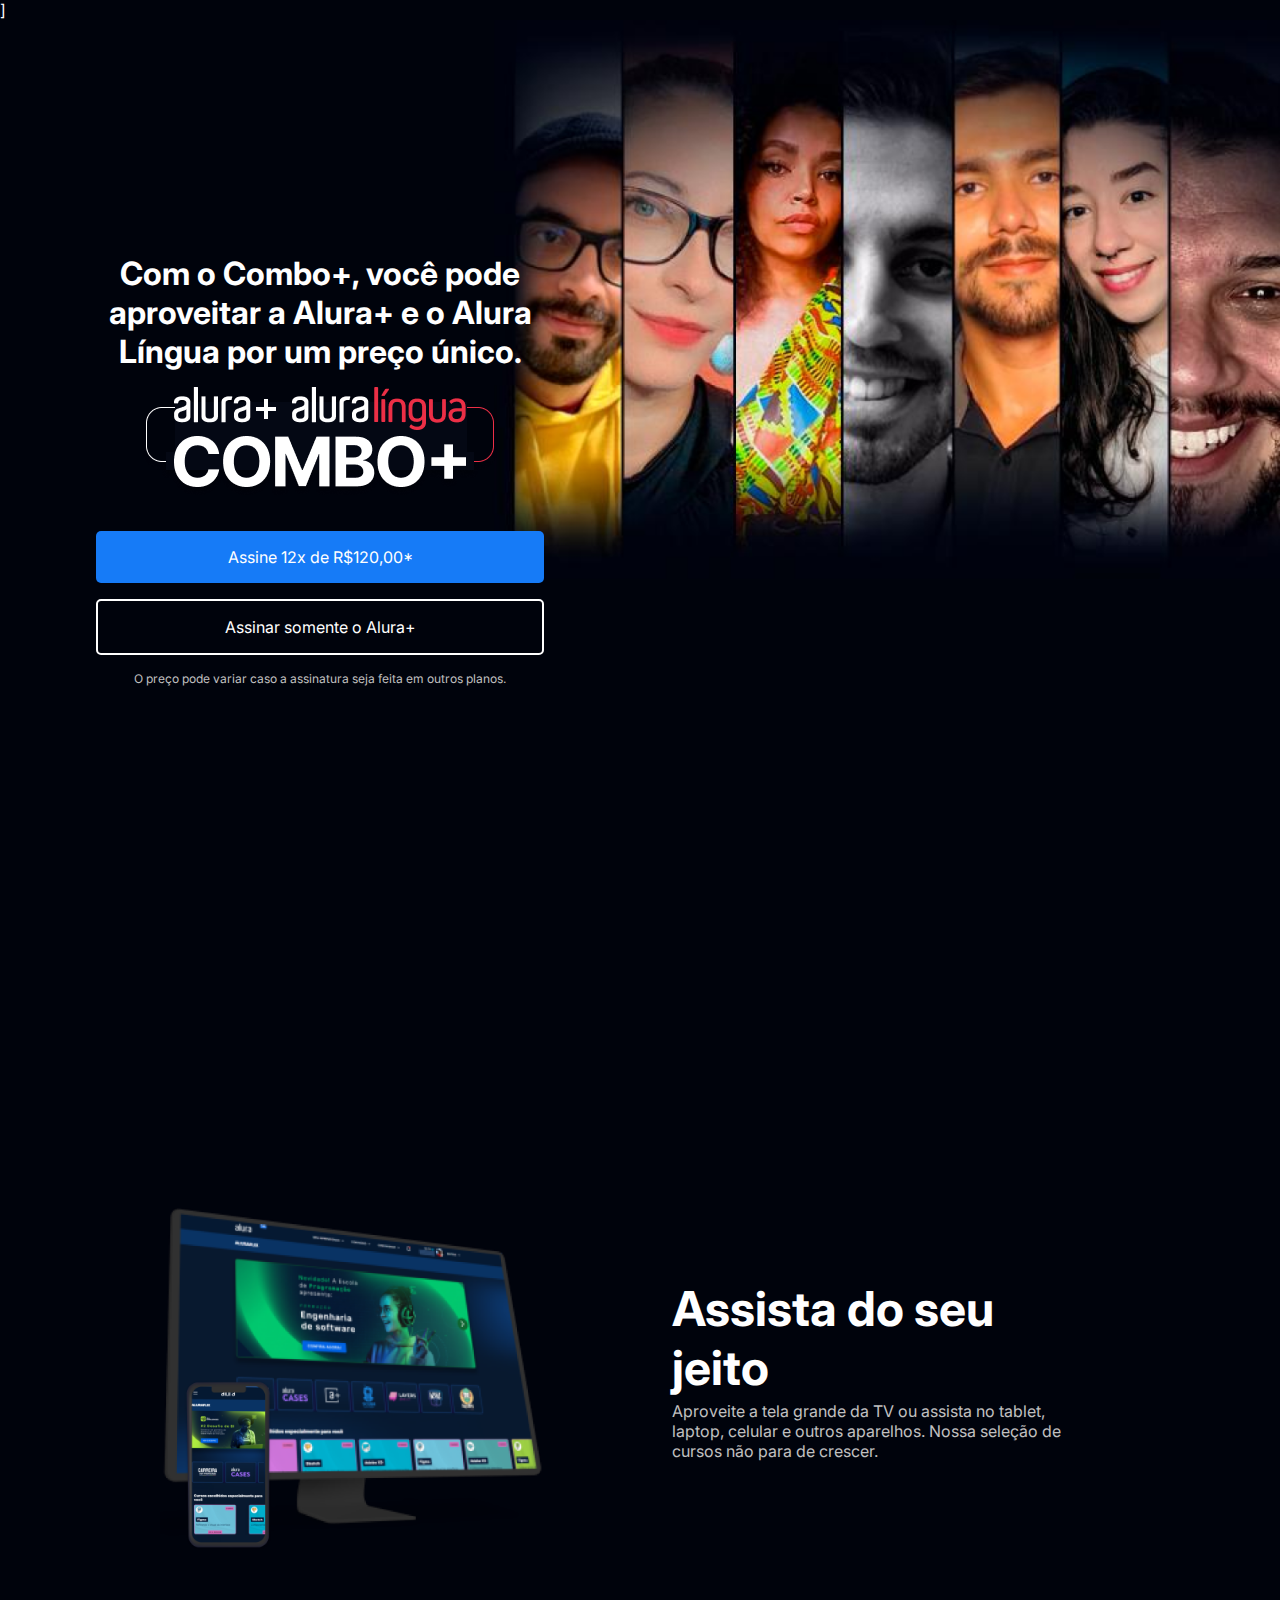
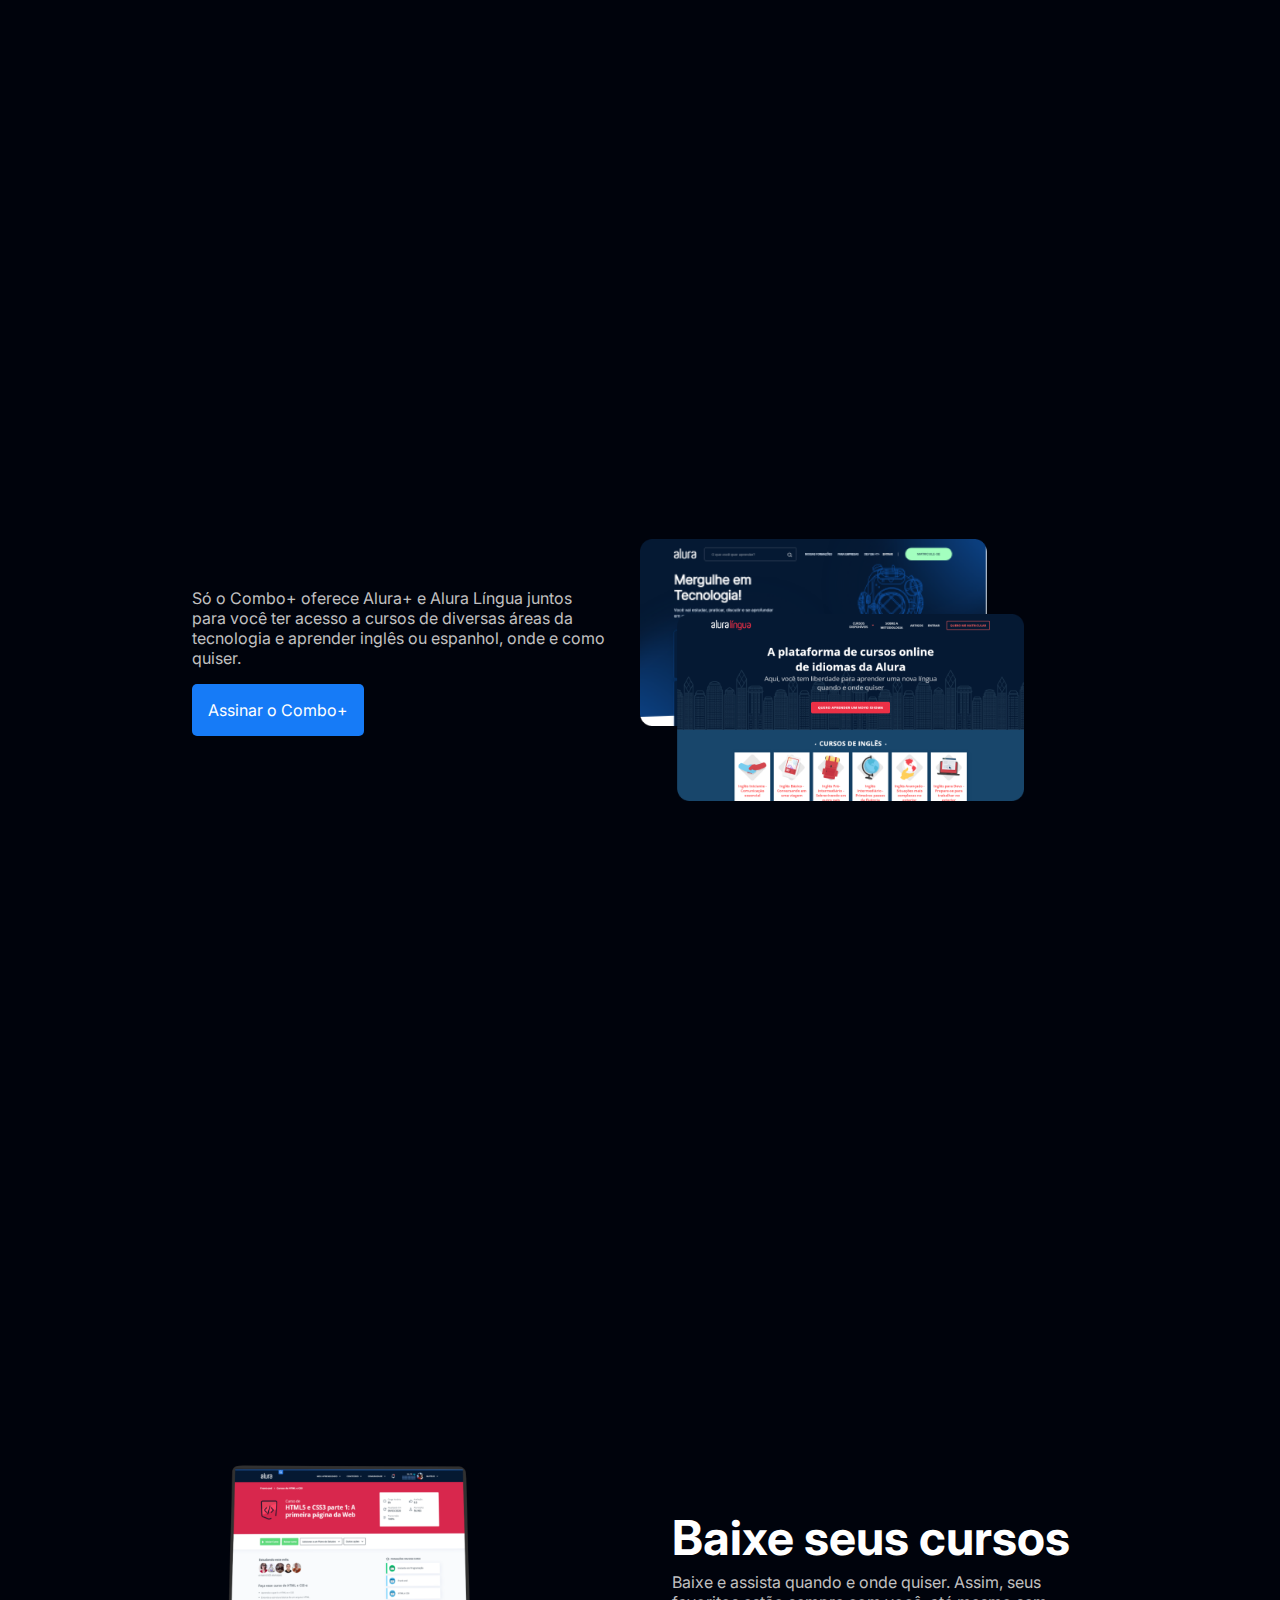
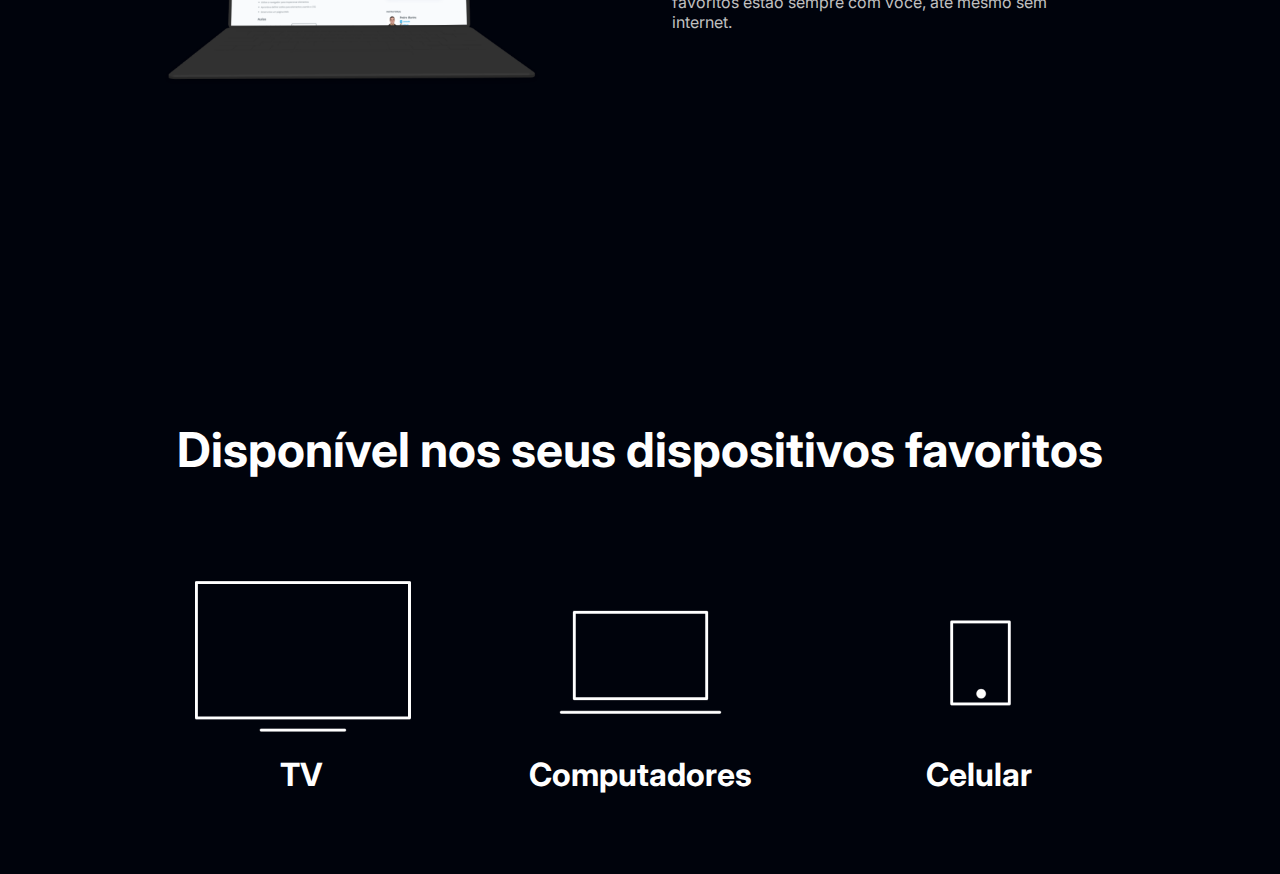
==== projeto-alura-main/index.html @ 96b2550c "Add files via upload" ====
<!DOCTYPE html>
<html>
    <head>
        <title>Alura Plus</title>
        <meta charset="UTF-8">
        <meta name="viewport"content="width=device-width,initial-scale=1">
        <link rel="stylesheet" href="style.css">]
        <link rel="preconnect" href="https://fonts.googleapis.com">
<link rel="preconnect" href="https://fonts.gstatic.com" crossorigin>
<link href="https://fonts.googleapis.com/
css2?family=Inter:wght@700&display=swap" rel="stylesheet">
  </head>
    <body>
        <section class="container principal">
            <div class="container__caixa">
        <h1>Com o Combo+, você pode aproveitar a Alura+ e o Alura Língua por um preço único.</h1>
        <img src="img/Combo.png" alt="O combo+ é a junção do alura+ e o alura língua" class="container__imagem">
        <a href="www.alura.com.br" class="container__botao">Assine 12x de R$120,00*</a>
        <a href="www.alura.com.br" class="container__botao botao_secundario">Assinar somente o Alura+</a>
        <p class="container__aviso">O preço pode variar caso
            a assinatura seja feita em outros planos.</p>
            </div>
        </section>
        <section class="container secundario">
       <img src="img/Plataformas.png" alt="Um monitor e um celularcom o alura plus aberto" class="secundario__imagem">
       <div class="container__descricao">
        <h2 class="descricao__titulo">Assista do seu jeito</h2>
        <p class="descricao__texto">Aproveite a tela grande da TV
            ou assista no tablet, laptop, celular e outros aparelhos.
            Nossa seleção de cursos não para de crescer.</p>
        </section>
        <section class="container secundario">
            <div class="container__descricao">
            <p class="descricao__texto">Só o Combo+ oferece Alura+ e Alura Língua juntos para você ter acesso a cursos de diversas áreas
                da tecnologia e aprender inglês ou espanhol, onde e como quiser.</p>
                <a href="www.alura.com.br" class="container__botao secundario__botao">Assinar o Combo+</a>   
            </div>
            <img src="img/Telas.png" alt="Tela da Alura Plus e da Alura língua»" class="secundario__imagem">   
        </section>
        <section class="container secundario">
            <img src="img/Notebook.png" alt="Um monitor exibindo o
            site da Alura" class="secundario__imagem"> 
            <div class="container__descricao">
            <h2 class="descricao__titulo">Baixe seus cursos</h2> 
            <p class="descricao__texto">Baixe e assista quando e onde quiser.
                Assim, seus favoritos estão sempre com você, até mesmo sem internet.</p>
            </div>    
        </section>
        <section class="dispositivos">
         <h2 class="dispositivos__titulo">Disponível nos
         seus dispositivos favoritos</h2>
         <ul class="dispositivos__lista"> 
         <li>
         <img src="img/tv.png" alt="ícone de televisão">
          <h3 class="lista__item">TV</h3>
         </li> 
            <li>
             <img src="img/computador.png" alt="ícone de computador">
             <h3 class="lista__item">Computadores</h3>
             </li>
             <li>
            <img src="img/celular.png" alt="ícone de celular">
            <h3 class="lista__item">Celular</h3>
            </li>
        </ul>   
        </section>
    </body>
</html>
---- projeto-alura-main/style.css ----
:root  {
    --branco-principal: #FFFFFF;
    --cinza-secundario: #C0C0C0;
    --botao-azul: #167BF7;
    --cor-de-fundo: #00030C;
    --fonte-principal: 'Inter';
}
body {
    background-color: var(--cor-de-fundo);
    color: var(--branco-principal);
    font-family: var(--fonte-principal);
    font-size: 16px;
    font-weight: 400;
}
* {
    margin: 0;
    padding: 0;
}
.principal{
    background-image: url("img/Background.png");
    background-repeat: no-repeat;
    background-size: contain;
    align-items: center;
    text-align: center;
}
.container{
    height: 100vh;
    display:grid;
    grid-template-columns: 50% 50%;
}
.container__botao {
    background-color: var(--botao-azul);
    border-radius: 5px;
    padding: 1em;
    color: var(--branco-principal);
    display: block;
    text-decoration: none;
    margin-bottom: 1em;
  }
  .botao_secundario {
    background-color: transparent;
    border: 2px solid var(--branco-principal);
    padding: 1em;
    color: var(--branco-principal);
    display: block;
    text-decoration: none;
    margin-bottom: 1em;
    }
    .container__aviso {
        font-size: 12px;
        color: var(--cinza-secundario);
    }
    .container__titulo {
        font-size:28px;
        font-weight: 700;
    }
    .container__imagem{
        margin: 1em 0 2em 0;
    }
    .container__caixa{
        margin: 0 6em;
    }
    .secundario__imagem {
        width: 80%;
        }
    .secundario {
            align-items: center;
            margin:0 10em;
            }
    .descricao__titulo {
                font-weight: 700;
                font-size:48px; 
                color:var(--branco-principal);
                margin-bottom: 0.1em;     
            }
    .descricao__texto {
                color: var(--cinza-secundario);
                }   
    .secundario__botao {
                    display: inline-block;
                    margin-top: 1em;
                    } 
    .container__descricao {
                        padding: 2em;
                        }
    .dispositivos__lista {
     display: flex;
     justify-content: center;
     list-style-type:none;
     margin: 5em 0;
     } 
     .dispositivos {
        text-align: center;
        } 
    .dispositivos__titulo {
     font-size: 48px;
     color:var(--branco-principal);
     } 
     .lista__item {
    font-size: 32px;
    color:var(--branco-principal);
        }
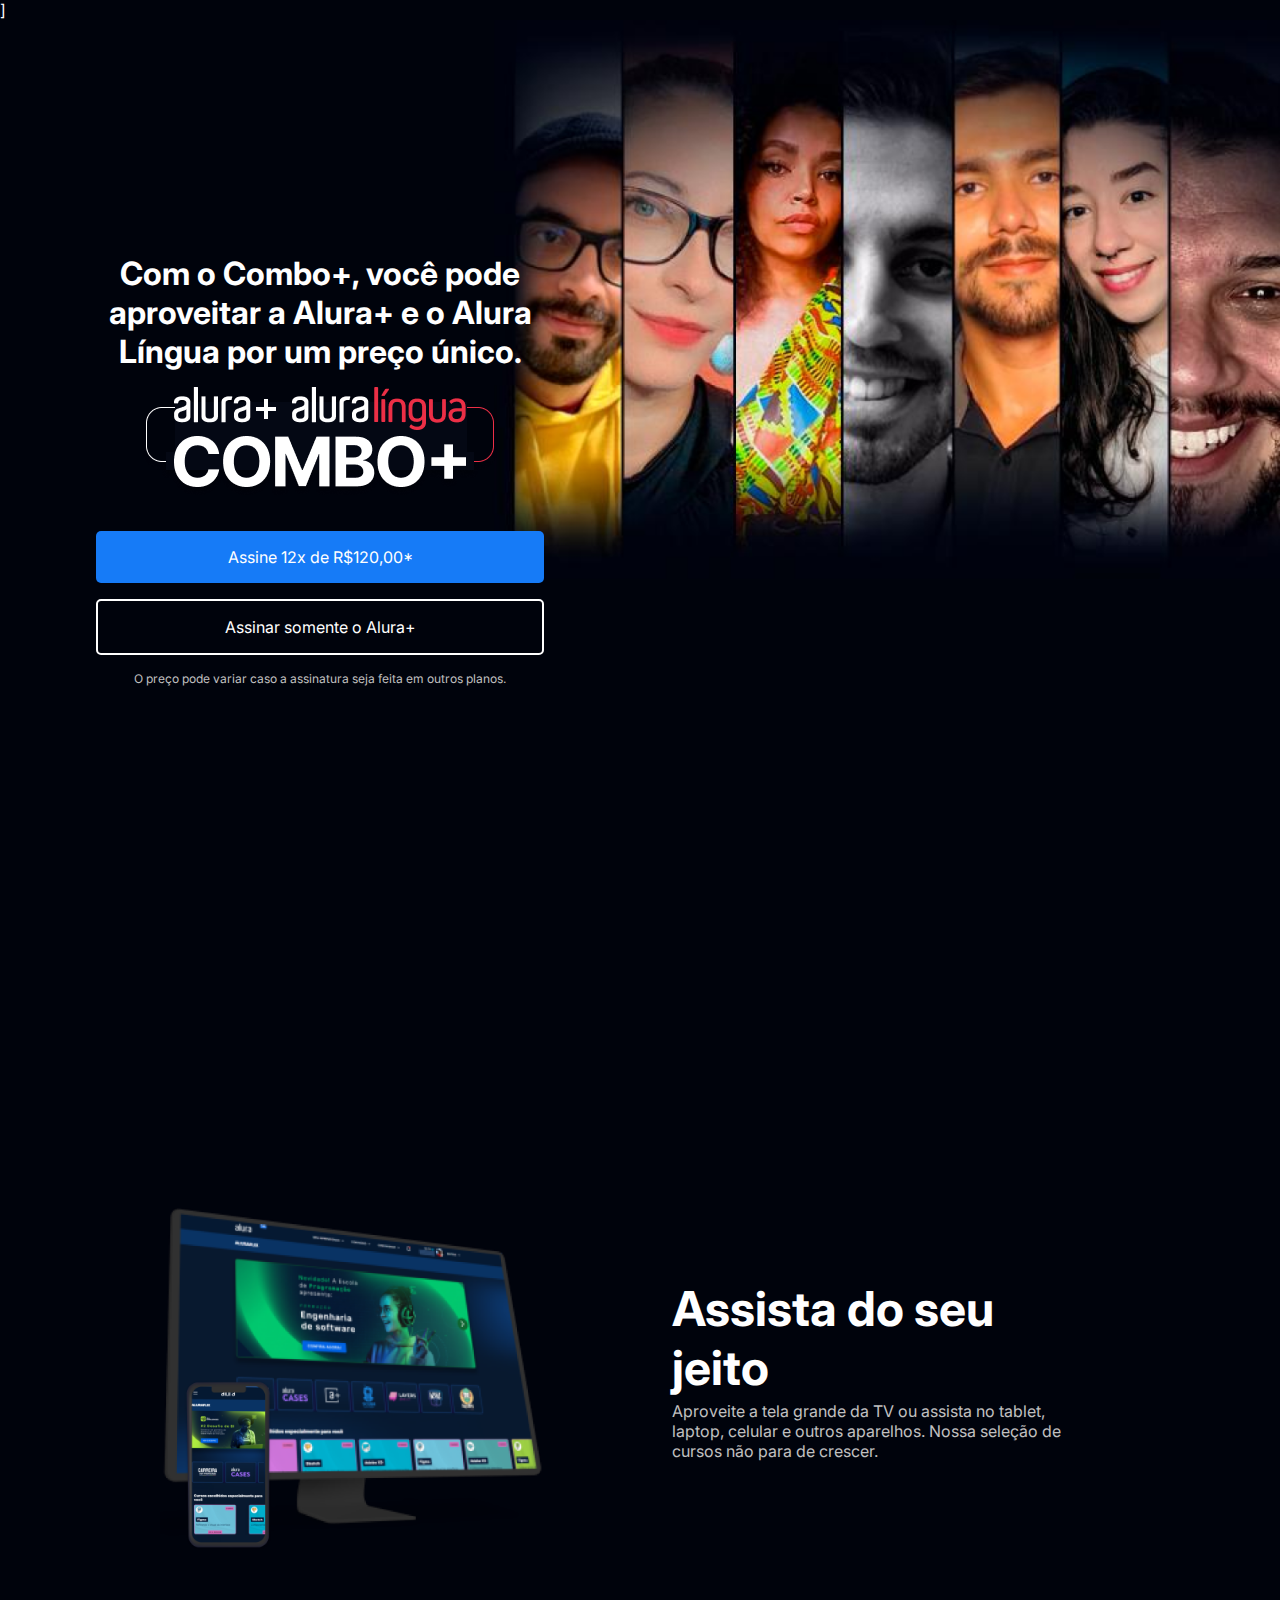
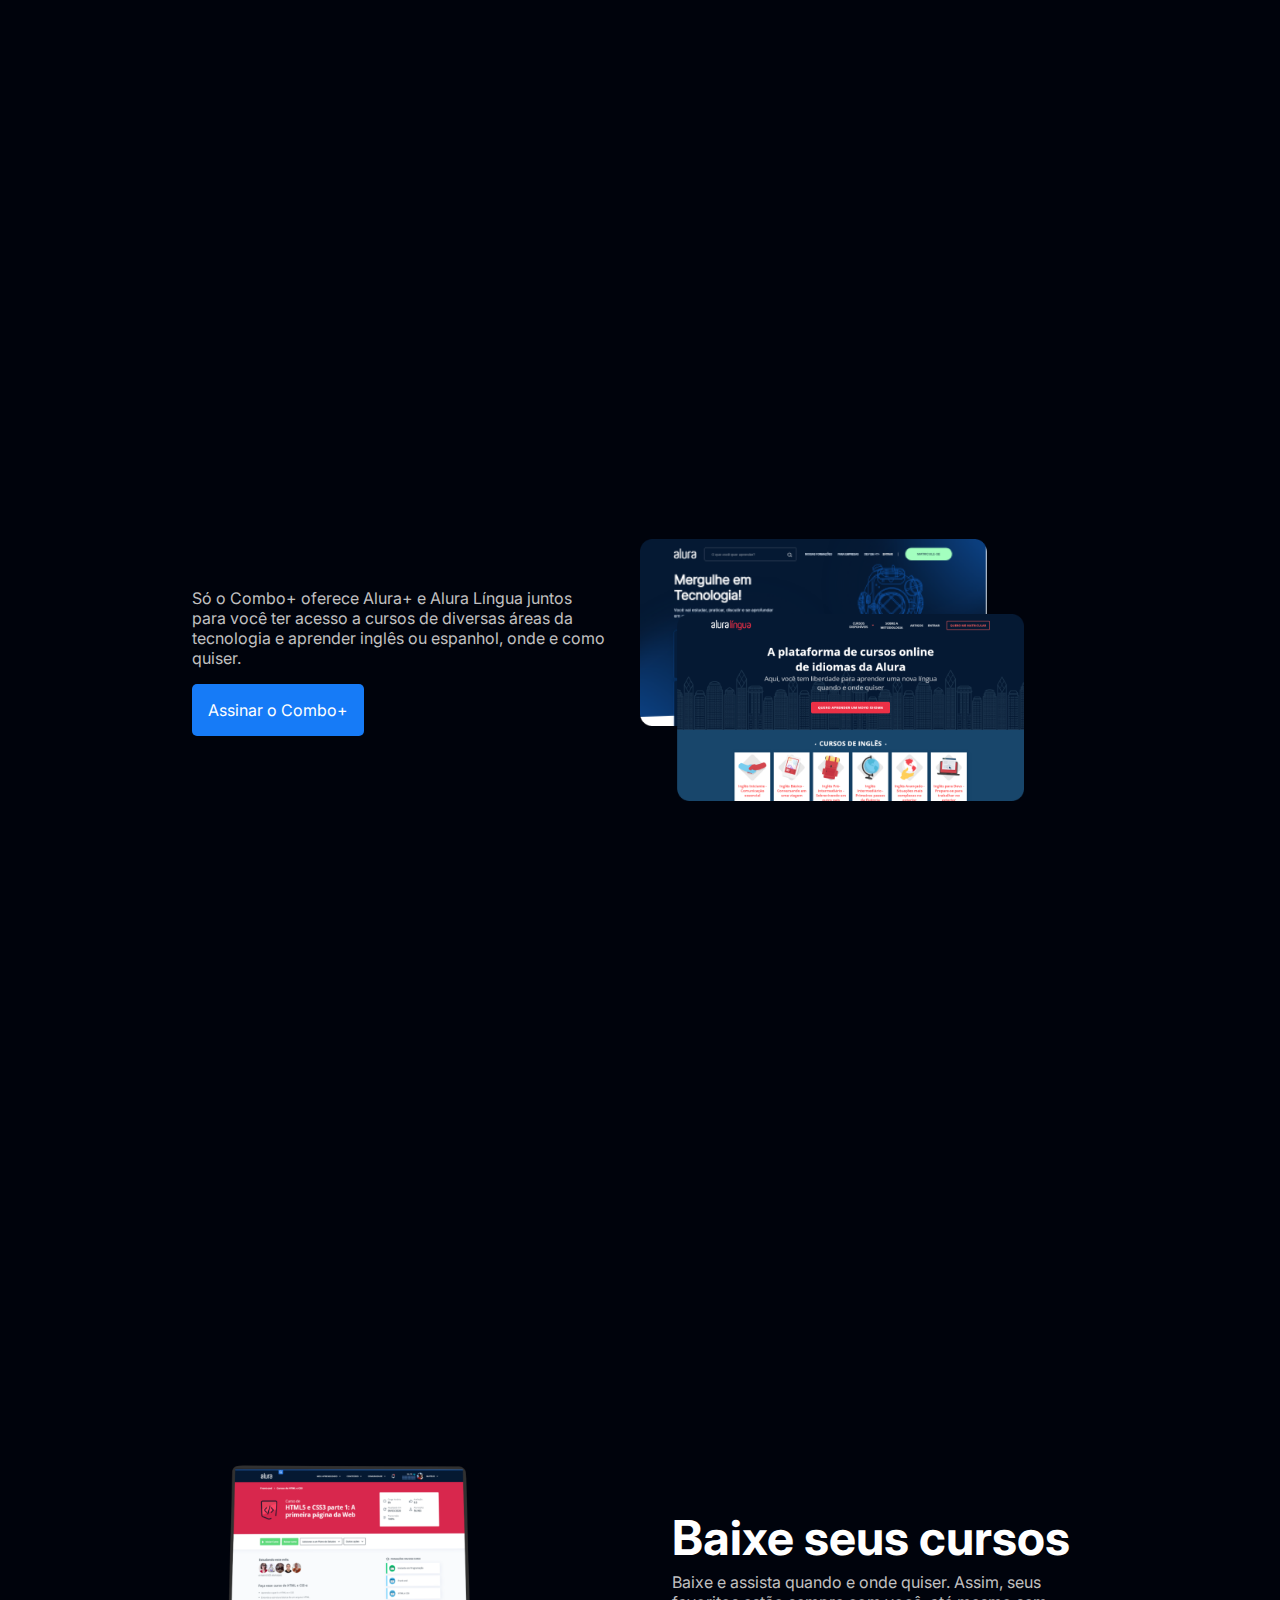
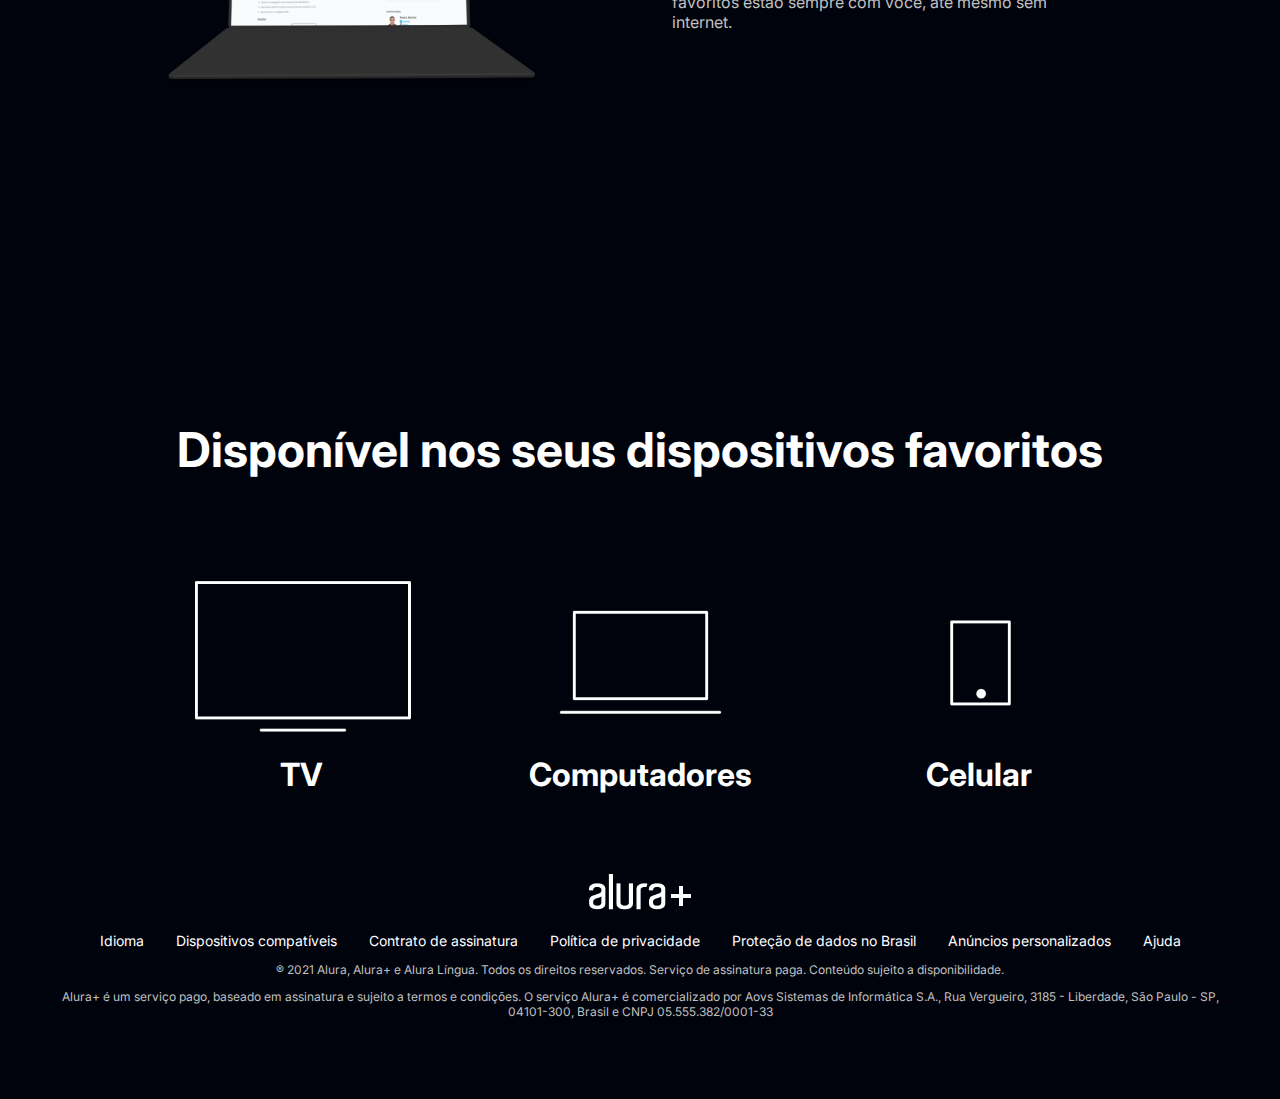
==== commit bbdc79ea: "Add files via upload" ====
--- a/projeto-alura-main/index.html
+++ b/projeto-alura-main/index.html
@@ -64,5 +64,39 @@
             </li>
         </ul>   
         </section>
+        <footer class="rodape">
+            <img src="img/Logo.png" alt="Alura+" class="rodape__logo">
+            <ul class="rodape__lista">
+                <li class="lista__link">
+                    <a href="#">Idioma</a>
+                    </li>
+             <li class="lista__link">
+            <a href="#">Dispositivos compatíveis</a>
+            </li>
+             <li class="lista__link">
+             <a href="#">Contrato de assinatura</a>
+            </li> 
+            <li class="lista__link">
+                <a href="#">Política de privacidade</a>
+                </li> 
+            <li class="lista__link">
+                    <a href="#">Proteção de dados no Brasil</a>
+                    </li> 
+             <li class="lista__link">
+             <a href="#">Anúncios personalizados</a>
+                        </li> 
+            <li class="lista__link">
+             <a href="#">Ajuda</a>
+                 </li>                         
+            </ul>
+            <p class="rodape__texto">® 2021 Alura, Alura+ e Alura Língua.
+                Todos os direitos reservados. Serviço de assinatura paga. Conteúdo sujeito a
+                disponibilidade.
+                </p>
+             <p class="rodape__texto">Alura+ é um serviço pago, baseado em assinatura e
+                    sujeito a termos e condições. O serviço Alura+ é comercializado por Aovs Sistemas
+                    de Informática S.A., Rua Vergueiro, 3185 - Liberdade, São Paulo - SP, 04101-300,
+                    Brasil e CNPJ 05.555.382/0001-33
+                    </p> 
     </body>
 </html>--- a/projeto-alura-main/style.css
+++ b/projeto-alura-main/style.css
@@ -1,9 +1,11 @@
 :root  {
     --branco-principal: #FFFFFF;
     --cinza-secundario: #C0C0C0;
+    --botao-azul-efeito:#96b7e0;
     --botao-azul: #167BF7;
     --cor-de-fundo: #00030C;
     --fonte-principal: 'Inter';
+    
 }
 body {
     background-color: var(--cor-de-fundo);
@@ -99,5 +101,36 @@
      .lista__item {
     font-size: 32px;
     color:var(--branco-principal);
-        }                                                
+        } 
+        .rodape__lista {
+            display: flex;
+            justify-content: center;
+            list-style-type: none;
+            margin-top: 1em;
+        }
+        .lista__link a{
+            text-decoration: none;
+            color: var(--branco-principal);
+            margin: 0 16px 0 16px;
+            font-size: 14px;
+        }
+        .rodape__texto {
+            margin: 1em 0;
+            color: var(--cinza-secundario);
+            font-size: 12px;
+        }
+        .rodape {
+            text-align: center;
+            margin: 5em 3em;
+        } 
 
+        .lista__link a:hover {
+        color: var(--botao-azul);
+         }
+         .lista__link a:active {
+            color: purple;
+            }
+            .container__botao:hover{
+                background-color: var(--botao-azul-efeito); 
+                color: var(--cor-de-fundo);  
+            }